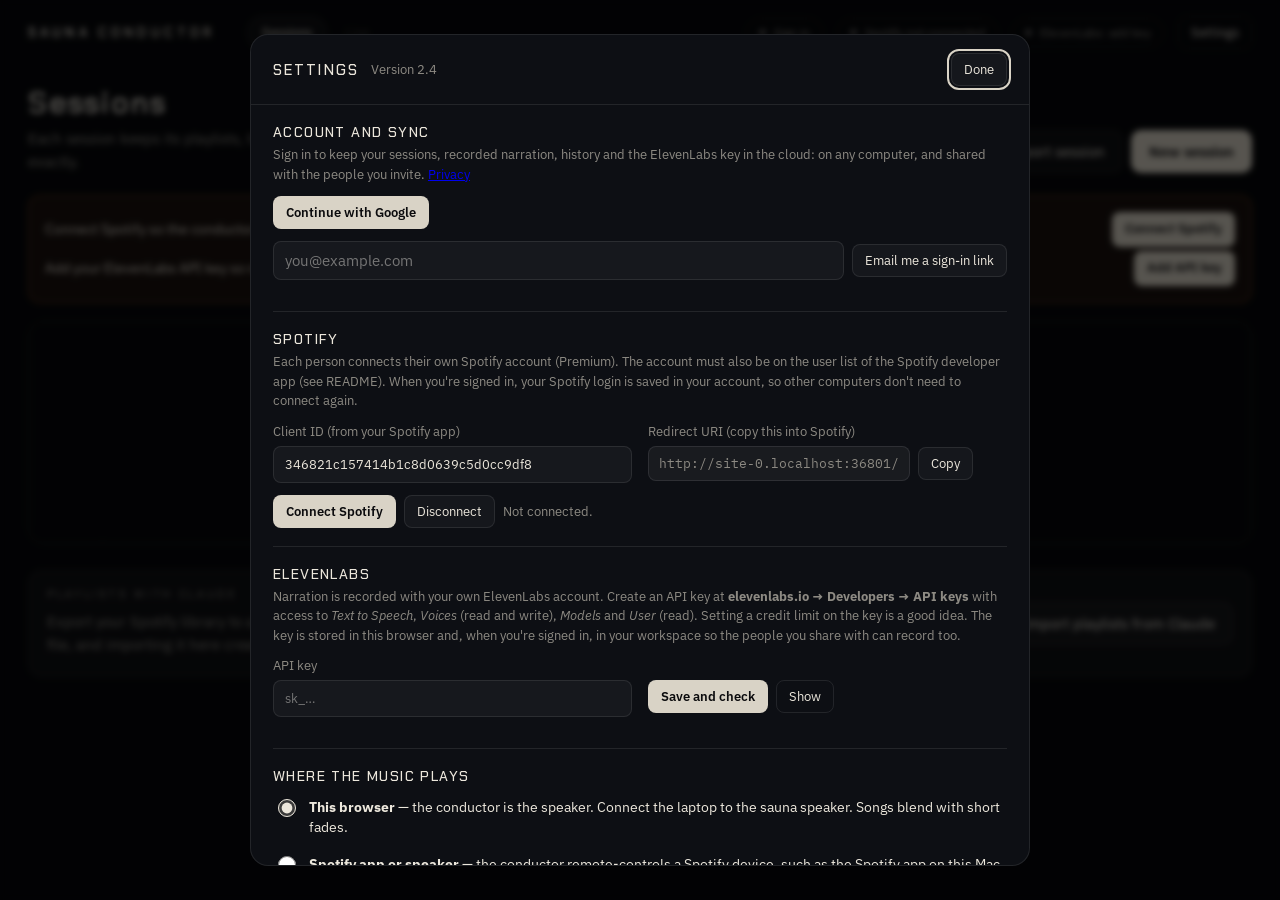
==== index.html @ 791cafdf "Add a privacy page (needed for Google sign-in) Co-Authored-By: Claude Opus 5.5 <noreply@anthropic.co" ====
<!doctype html>
<html lang="en">
<head>
<meta charset="utf-8">
<meta name="viewport" content="width=device-width, initial-scale=1">
<title>Sauna Conductor</title>
<link rel="preconnect" href="https://fonts.googleapis.com">
<link rel="preconnect" href="https://fonts.gstatic.com" crossorigin>
<link href="https://fonts.googleapis.com/css2?family=Chakra+Petch:wght@400;500;600&family=IBM+Plex+Mono:wght@200;300;400&family=IBM+Plex+Sans:wght@400;500;600&display=swap" rel="stylesheet">
<link rel="stylesheet" href="css/app.css">
</head>
<body class="phase-idle">
<div class="sky" aria-hidden="true"></div>

<header class="top">
  <div class="brand">Sauna <span>Conductor</span></div>
  <nav class="tabs" aria-label="Views">
    <button class="tab" data-view="library">Sessions</button>
    <button class="tab" data-view="live" id="tabLive" disabled>Live</button>
  </nav>
  <div class="spacer"></div>
  <button class="pill" id="pillCloud" data-sec="set-account" hidden>Sign in</button>
  <button class="pill" id="pillSpotify" data-sec="set-spotify">Spotify</button>
  <button class="pill" id="pillEleven" data-sec="set-eleven">ElevenLabs</button>
  <button class="ghost small" id="btnSettings">Settings</button>
</header>

<div class="banner" id="storageBanner" hidden>
  <b>Sauna Conductor is also open in another Chrome tab.</b> That tab is holding on to your saved sessions, so this one can't save. Close the other Sauna Conductor tabs, then reload this one with Cmd+Shift+R.
</div>
<div class="banner" id="fileBanner" hidden>
  You opened <b>index.html</b> directly. Close this tab and double-click <b>Start Sauna Conductor.command</b> instead. The app only works through the launcher.
</div>

<!-- ============================================================ Sessions -->
<section class="view" id="view-library" hidden>
  <div class="lib-head">
    <div>
      <h1>Sessions</h1>
      <p class="muted">Each session keeps its playlists, timing, voice and recorded narration, so you can replay it exactly.</p>
    </div>
    <div class="row">
      <button id="btnImportSession">Import session</button>
      <button class="primary" id="btnNewSession">New session</button>
    </div>
  </div>
  <div class="banner warn" id="libBanner" hidden></div>
  <div class="banner resume" id="resumeBanner" hidden></div>
  <div class="cards" id="sessionCards"></div>

  <section class="card history" id="historyCard" hidden>
    <div class="label">Recent sessions</div>
    <ol class="hist" id="historyList"></ol>
  </section>

  <section class="card tools">
    <div>
      <div class="label">Playlists with Claude</div>
      <p class="muted">Export your Spotify library to a file and send it to Claude in chat. Claude sends back a playlist file, and importing it here creates those playlists in your Spotify.</p>
      <p class="muted small" id="toolStatus"></p>
    </div>
    <div class="row">
      <button id="btnExportLibrary">Export my Spotify library</button>
      <button id="btnImportPlan">Import playlists from Claude</button>
    </div>
  </section>
</section>

<!-- ============================================================ Editor -->
<section class="view" id="view-editor" hidden></section>

<!-- ============================================================ Live -->
<section class="view" id="view-live" hidden>
  <div class="live-grid">
    <section class="stage">
      <div class="kicker" id="kicker">Ready for launch</div>
      <div class="ring-wrap">
        <div class="ring-glow" aria-hidden="true"></div>
        <svg class="ring" viewBox="0 0 400 400" aria-hidden="true">
          <circle class="track" cx="200" cy="200" r="186"></circle>
          <circle class="prog" id="ringProg" cx="200" cy="200" r="186"></circle>
        </svg>
        <div class="ring-center">
          <div class="title" id="title">4 rounds · 15 min</div>
          <div class="theme" id="theme"></div>
          <div class="timer" id="timer">15:00</div>
          <div class="sub" id="sub">Press Start when everyone is seated</div>
        </div>
      </div>
      <div class="timeline" id="timeline"></div>
      <div class="seg-labels" id="segLabels"></div>
    </section>

    <aside class="side">
      <div class="card np">
        <div class="label">Now playing</div>
        <div class="np-row">
          <div class="np-art" id="npArtWrap"><img id="npArt" alt=""></div>
          <div class="np-meta">
            <div class="np-track" id="npTrack">—</div>
            <div class="np-artist" id="npArtist"></div>
          </div>
        </div>
        <div class="np-prog" aria-hidden="true"><i id="npProg"></i></div>
        <div class="np-times"><span id="npPos">0:00</span><span id="npDur">0:00</span></div>
        <div class="transport">
          <button class="icon" id="btnPrevSong" aria-label="Previous song" title="Previous song">
            <svg viewBox="0 0 24 24"><path d="M6 5h2v14H6zM20 5v14L9 12z"/></svg>
          </button>
          <button class="icon big" id="btnMusic" aria-label="Pause music" title="Pause or play the music only">
            <svg viewBox="0 0 24 24" class="i-pause"><path d="M7 5h4v14H7zM13 5h4v14h-4z"/></svg>
            <svg viewBox="0 0 24 24" class="i-play"><path d="M8 5v14l11-7z"/></svg>
          </button>
          <button class="icon" id="btnNextSong" aria-label="Next song" title="Next song">
            <svg viewBox="0 0 24 24"><path d="M16 5h2v14h-2zM4 5v14l11-7z"/></svg>
          </button>
        </div>
        <div class="meter-row"><span>Music level</span><span id="meterVal">0%</span></div>
        <div class="meter"><i id="meterFill"></i></div>
      </div>
      <div class="card">
        <div class="label">Up next</div>
        <ol class="upnext" id="upNext"></ol>
      </div>
      <div class="card" id="narrCard">
        <div class="label">Narrator</div>
        <div class="narr-line"><span class="wave" aria-hidden="true"><b></b><b></b><b></b><b></b></span><span id="narrText">Quiet</span></div>
        <div class="narr-when" id="narrWhen"></div>
      </div>
      <div class="card">
        <div class="label">Session</div>
        <div class="sess-name" id="liveName">—</div>
        <div class="total" id="total">Not started</div>
      </div>
    </aside>
  </div>

  <footer class="controls">
    <button class="primary" id="btnResume" hidden>Resume</button>
    <button class="primary" id="btnStart">Start session</button>
    <button id="btnPause" disabled>Pause</button>
    <button id="btnNext" disabled>Next phase</button>
    <button id="btnExtend" disabled>+1 min</button>
    <button id="btnReplay" disabled>Replay narration</button>
    <button class="danger" id="btnStop" disabled>End session</button>
  </footer>
  <div class="hint"><kbd>Space</kbd> pause · <kbd>N</kbd> next phase · <kbd>→</kbd> next song · <kbd>+</kbd> add a minute · <kbd>R</kbd> replay narration</div>
</section>

<!-- ============================================================ Settings -->
<dialog id="settings">
  <div class="set-head">
    <h2>Settings</h2>
    <span class="muted small" id="appVersion" style="margin-left:12px"></span>
    <div class="spacer"></div>
    <button class="small" id="btnCloseSettings">Done</button>
  </div>
  <div class="set-body">
    <section class="set-sec" id="set-account" hidden>
      <h3>Account and sync</h3>
      <div id="acctOut" hidden>
        <p class="help">Sign in to keep your sessions, recorded narration, history and the ElevenLabs key in the cloud: on any computer, and shared with the people you invite. <a href="privacy.html" target="_blank" rel="noopener">Privacy</a></p>
        <div class="row"><button class="small primary" id="btnGoogle">Continue with Google</button></div>
        <div class="row mt"><input type="email" id="acctEmail" placeholder="you@example.com" autocomplete="email" spellcheck="false"><button class="small" id="btnEmailLink">Email me a sign-in link</button></div>
        <p class="muted small mt" id="acctMsg"></p>
      </div>
      <div id="acctIn" hidden>
        <div class="row"><span>Signed in as <b id="acctWho"></b></span><span class="chip" id="acctStatus"></span></div>
        <div class="grid2 mt">
          <label class="f">Workspace<select id="acctWs"></select></label>
          <label class="f">Workspace name<input type="text" id="acctWsName" maxlength="40" spellcheck="false"></label>
        </div>
        <div class="label mt">Shared with</div>
        <ul class="people" id="acctPeople"></ul>
        <div class="row mt"><input type="email" id="inviteEmail" placeholder="their Gmail address" autocomplete="off" spellcheck="false"><button class="small" id="btnInvite">Invite</button></div>
        <p class="help mt">They open this page, sign in with that email address, and see everything in the workspace: sessions, recordings, history and the ElevenLabs key. Everyone connects their own Spotify.</p>
        <div class="row"><button class="small" id="btnSyncNow">Sync now</button><button class="small ghost" id="btnSignOut">Sign out</button><span class="muted small" id="acctLast"></span></div>
      </div>
    </section>

    <section class="set-sec" id="set-spotify">
      <h3>Spotify</h3>
      <p class="help">Each person connects their own Spotify account (Premium). The account must also be on the user list of the Spotify developer app (see README). When you're signed in, your Spotify login is saved in your account, so other computers don't need to connect again.</p>
      <div class="grid2">
        <label class="f">Client ID (from your Spotify app)<input type="text" id="cfgClientId" autocomplete="off" spellcheck="false" placeholder="32-character Client ID"></label>
        <div class="f">Redirect URI (copy this into Spotify)<div class="row"><span class="code" id="redirectUri"></span><button class="small" id="btnCopyRedirect">Copy</button></div></div>
      </div>
      <div class="row mt">
        <button class="small primary" id="btnConnect">Connect Spotify</button>
        <button class="small" id="btnDisconnect">Disconnect</button>
        <span class="muted small" id="spDetail"></span>
      </div>
    </section>

    <section class="set-sec" id="set-eleven">
      <h3>ElevenLabs</h3>
      <p class="help">Narration is recorded with your own ElevenLabs account. Create an API key at <b>elevenlabs.io → Developers → API keys</b> with access to <i>Text to Speech</i>, <i>Voices</i> (read and write), <i>Models</i> and <i>User</i> (read). Setting a credit limit on the key is a good idea. The key is stored in this browser and, when you're signed in, in your workspace so the people you share with can record too.</p>
      <div class="grid2">
        <label class="f">API key<input type="password" id="cfgElKey" autocomplete="off" spellcheck="false" placeholder="sk_…"></label>
        <div class="f">&nbsp;<div class="row"><button class="small primary" id="btnElSave">Save and check</button><button class="small ghost" id="btnElShow">Show</button></div></div>
      </div>
      <p class="muted small mt" id="elDetail"></p>
    </section>

    <section class="set-sec" id="set-output">
      <h3>Where the music plays</h3>
      <label class="radio"><input type="radio" name="output" value="browser"> <span><b>This browser</b> — the conductor is the speaker. Connect the laptop to the sauna speaker. Songs blend with short fades.</span></label>
      <label class="radio"><input type="radio" name="output" value="connect"> <span><b>Spotify app or speaker</b> — the conductor remote-controls a Spotify device, such as the Spotify app on this Mac. Turn on <i>Crossfade songs</i> in the Spotify app's settings for real DJ-style blends.</span></label>
      <div class="row mt" id="deviceRow">
        <select id="cfgDevice"><option value="">Choose a device…</option></select>
        <button class="small" id="btnDevices">Refresh</button>
        <span class="muted small">Open the Spotify app first so it shows up here.</span>
      </div>
    </section>

    <section class="set-sec" id="set-other">
      <h3>Rehearsal and fallback</h3>
      <div class="grid2">
        <label class="f">Clock speed<select id="cfgSpeed"><option value="1">Live (normal)</option><option value="20">Rehearsal ×20</option><option value="60">Rehearsal ×60</option></select></label>
        <div class="f">&nbsp;<label class="chk"><input type="checkbox" id="cfgDemo"> Demo mode (no Spotify)</label></div>
      </div>
      <label class="chk mt"><input type="checkbox" id="cfgFallback"> If a narration clip is missing, read it with the browser's own voice (low quality)</label>
      <div class="row mt"><button class="small" id="btnDiag">Copy diagnostics</button><span class="muted small">If something goes wrong during a session, paste this into the chat with Claude. It contains no passwords or keys.</span></div>
    </section>
  </div>
</dialog>

<div id="toast" role="status" aria-live="polite"></div>

<script>
  if (location.protocol === 'file:') document.getElementById('fileBanner').hidden = false;
</script>
<script type="module" src="js/main.js"></script>
</body>
</html>
---- css/app.css ----
:root {
  --bg: #06070a;
  --bg2: #0d0f14;
  --panel: rgba(255,255,255,0.035);
  --panel2: rgba(255,255,255,0.06);
  --line: rgba(255,255,255,0.09);
  --line2: rgba(255,255,255,0.18);
  --text: #ece7dc;
  --muted: #8d8a83;
  --heat: #ff8a3d;
  --cool: #79c3ff;
  --done: #f2c879;
  --idle: #d9d3c6;
  --ok: #6fe3a1;
  --danger: #ff6b6b;
  --accent: var(--idle);
  --display: "Chakra Petch", "Avenir Next Condensed", "Arial Narrow", sans-serif;
  --mono: "IBM Plex Mono", ui-monospace, "SF Mono", Menlo, monospace;
  --sans: "IBM Plex Sans", -apple-system, "Segoe UI", sans-serif;
}
body.phase-heat { --accent: var(--heat); }
body.phase-cool { --accent: var(--cool); }
body.phase-done { --accent: var(--done); }

* { box-sizing: border-box; }
html, body { margin: 0; min-height: 100%; }
body { background: var(--bg); color: var(--text); font-family: var(--sans); font-size: 15px; overflow-x: hidden; min-height: 100vh; }
[hidden] { display: none !important; }
h1, h2, h3 { font-family: var(--display); font-weight: 500; letter-spacing: .04em; margin: 0; }
p { line-height: 1.5; }
.muted { color: var(--muted); }
.small { font-size: 13px; }
.mt { margin-top: 12px; }
.row { display: flex; gap: 8px; align-items: center; flex-wrap: wrap; }
.spacer { flex: 1; }

.sky {
  position: fixed; inset: 0; pointer-events: none; z-index: 0;
  background-image:
    radial-gradient(1px 1px at 12% 18%, rgba(255,255,255,.55), transparent 60%),
    radial-gradient(1px 1px at 78% 12%, rgba(255,255,255,.45), transparent 60%),
    radial-gradient(1.4px 1.4px at 64% 72%, rgba(255,255,255,.5), transparent 60%),
    radial-gradient(1px 1px at 30% 82%, rgba(255,255,255,.35), transparent 60%),
    radial-gradient(1px 1px at 90% 54%, rgba(255,255,255,.4), transparent 60%),
    radial-gradient(1px 1px at 46% 8%, rgba(255,255,255,.3), transparent 60%),
    radial-gradient(1.2px 1.2px at 8% 60%, rgba(255,255,255,.4), transparent 60%),
    radial-gradient(1px 1px at 55% 40%, rgba(255,255,255,.25), transparent 60%),
    radial-gradient(1px 1px at 22% 44%, rgba(255,255,255,.3), transparent 60%),
    radial-gradient(1px 1px at 84% 88%, rgba(255,255,255,.35), transparent 60%);
}
header.top, .view, .banner { position: relative; z-index: 1; }

/* ---------------------------------------------------------------- header */
header.top { display: flex; align-items: center; gap: 14px; padding: 16px 28px; }
.brand { font-family: var(--display); font-weight: 600; letter-spacing: .32em; font-size: 13px; text-transform: uppercase; white-space: nowrap; }
.brand span { color: var(--accent); transition: color 1.2s ease; }
.tabs { display: flex; gap: 4px; margin-left: 18px; }
.tab { background: transparent; border: 1px solid transparent; padding: 7px 14px; border-radius: 999px; font-size: 13px; color: var(--muted); }
.tab.active { color: var(--text); border-color: var(--line); background: var(--panel); }
.tab:disabled { opacity: .35; }
.pill {
  font: inherit; font-size: 12px; color: var(--muted); border: 1px solid var(--line); background: transparent;
  padding: 6px 12px; border-radius: 999px; white-space: nowrap; max-width: 30vw; overflow: hidden; text-overflow: ellipsis; cursor: pointer;
}
.pill.ok { color: var(--text); }
.pill::before { content: ""; display: inline-block; width: 7px; height: 7px; border-radius: 50%; background: #555; margin-right: 8px; vertical-align: 1px; }
.pill.ok::before { background: var(--ok); }
.pill.warn::before { background: var(--heat); }

/* ---------------------------------------------------------------- controls */
button {
  font: inherit; color: var(--text); background: var(--panel); border: 1px solid var(--line); border-radius: 10px;
  padding: 11px 17px; cursor: pointer; transition: background .2s, border-color .2s, opacity .2s, color .2s;
}
button:hover:not(:disabled) { background: rgba(255,255,255,.08); border-color: var(--line2); }
button:disabled { opacity: .35; cursor: default; }
:focus-visible { outline: 2px solid var(--accent); outline-offset: 2px; }
button.primary { background: var(--accent); color: #0b0b0d; border-color: transparent; font-weight: 600; }
button.primary:hover:not(:disabled) { background: var(--accent); filter: brightness(1.08); }
button.ghost { background: transparent; }
button.danger { color: var(--danger); }
button.small { padding: 7px 12px; font-size: 13px; border-radius: 8px; }
button.icon { width: 44px; height: 44px; padding: 0; border-radius: 50%; display: inline-grid; place-items: center; }
button.icon.big { width: 54px; height: 54px; background: var(--text); color: #0b0b0d; border-color: transparent; }
button.icon.big:hover:not(:disabled) { background: var(--text); filter: brightness(1.1); }
button.icon svg { width: 20px; height: 20px; fill: currentColor; }
button.icon.big svg { width: 24px; height: 24px; }
button.icon .i-play { display: none; }
button.icon.is-paused .i-play { display: block; }
button.icon.is-paused .i-pause { display: none; }

input[type=text], input[type=password], input[type=number], input[type=search], input[type=email], select, textarea {
  font: inherit; color: var(--text); background: rgba(255,255,255,.04); border: 1px solid var(--line);
  border-radius: 8px; padding: 9px 11px; width: 100%;
}
textarea { resize: vertical; line-height: 1.55; min-height: 80px; }
select { width: auto; min-width: 180px; }
input[type=range] { width: 100%; accent-color: var(--text); }
input[type=checkbox], input[type=radio] { width: 18px; height: 18px; accent-color: var(--text); flex: none; }
label.f, .f { display: flex; flex-direction: column; gap: 6px; font-size: 13px; color: var(--muted); }
label.chk { display: flex; align-items: center; gap: 10px; font-size: 14px; color: var(--text); }
label.radio { display: flex; gap: 10px; align-items: flex-start; padding: 8px 0; font-size: 14px; line-height: 1.45; }
label.radio input { margin-top: 2px; }
.code { font-family: var(--mono); font-size: 13px; background: rgba(255,255,255,.05); border: 1px solid var(--line); border-radius: 8px; padding: 8px 10px; user-select: all; word-break: break-all; }
.grid2 { display: grid; grid-template-columns: repeat(auto-fit, minmax(220px, 1fr)); gap: 12px 16px; }
.grid4 { display: grid; grid-template-columns: repeat(auto-fit, minmax(150px, 1fr)); gap: 12px 16px; }
.val { color: var(--text); font-variant-numeric: tabular-nums; }

.chip { display: inline-flex; align-items: center; gap: 6px; font-size: 11px; padding: 2px 9px; border-radius: 999px; border: 1px solid var(--line); color: var(--muted); white-space: nowrap; }
.chip.ok { color: var(--ok); border-color: rgba(111,227,161,.35); }
.chip.warn { color: var(--heat); border-color: rgba(255,138,61,.35); }
.chip.info { color: var(--cool); border-color: rgba(121,195,255,.35); }

.card { background: var(--panel); border: 1px solid var(--line); border-radius: 14px; padding: 16px 18px; }
.label { font-family: var(--display); text-transform: uppercase; letter-spacing: .24em; font-size: 11px; color: var(--muted); margin-bottom: 10px; }

.banner { margin: 0 28px 14px; padding: 12px 16px; border-radius: 12px; border: 1px solid rgba(255,138,61,.35); background: rgba(255,138,61,.08); font-size: 14px; line-height: 1.45; }
.banner .row { margin-top: 8px; }

.view { padding: 8px 28px 40px; }

/* ---------------------------------------------------------------- library */
.lib-head { display: flex; align-items: flex-end; justify-content: space-between; gap: 20px; flex-wrap: wrap; margin: 10px 0 22px; }
.lib-head h1 { font-size: 30px; letter-spacing: .06em; }
.lib-head p { margin: 6px 0 0; max-width: 620px; }
#view-library .banner { margin: 0 0 18px; }
.cards { display: grid; grid-template-columns: repeat(auto-fill, minmax(min(100%, 370px), 1fr)); gap: 16px; margin-bottom: 26px; }
.scard-foot button.ghost { padding: 7px 9px; }
.scard { display: flex; flex-direction: column; background: var(--panel); border: 1px solid var(--line); border-radius: 16px; overflow: hidden; }
.scard-art { position: relative; height: 96px; background: radial-gradient(120% 140% at 0% 0%, rgba(255,138,61,.28), transparent 55%), radial-gradient(120% 140% at 100% 100%, rgba(121,195,255,.22), transparent 55%), #0b0d12; }
.scard-art img { position: absolute; top: 16px; width: 64px; height: 64px; border-radius: 8px; object-fit: cover; box-shadow: 0 8px 24px rgba(0,0,0,.5); }
.scard-art img:nth-child(1) { left: 18px; }
.scard-art img:nth-child(2) { left: 60px; top: 22px; }
.scard-body { padding: 14px 18px 4px; flex: 1; }
.scard-body h3 { font-size: 19px; margin-bottom: 8px; }
.meta { color: var(--muted); font-size: 13px; line-height: 1.6; }
.meta b { color: var(--text); font-weight: 500; }
.scard-foot { display: flex; align-items: center; gap: 8px; padding: 12px 18px 16px; flex-wrap: wrap; }
.scard-foot .spacer { min-width: 4px; }
.empty { grid-column: 1 / -1; text-align: center; padding: 50px 20px; border: 1px dashed var(--line2); border-radius: 16px; }
.empty h3 { font-size: 20px; margin-bottom: 8px; }
.tools { display: flex; gap: 20px; align-items: center; justify-content: space-between; flex-wrap: wrap; }
.tools p { margin: 0 0 4px; max-width: 640px; }

/* ---------------------------------------------------------------- editor */
.ed-head { display: flex; align-items: center; gap: 14px; margin: 6px 0 18px; flex-wrap: wrap; }
.ed-name { font-family: var(--display); font-size: 26px !important; letter-spacing: .04em; background: transparent !important; border: 1px solid transparent !important; padding: 6px 10px !important; flex: 1; min-width: 220px; }
.ed-name:hover, .ed-name:focus { border-color: var(--line) !important; }
.ed-sec { background: var(--panel); border: 1px solid var(--line); border-radius: 16px; padding: 20px 22px; margin-bottom: 16px; }
.ed-sec > h2 { font-size: 15px; text-transform: uppercase; letter-spacing: .14em; margin-bottom: 4px; }
.ed-sec > p.help { margin: 0 0 16px; color: var(--muted); font-size: 13px; }
.ed-wrap { max-width: 980px; margin: 0 auto; padding-bottom: 90px; }
.ed-bar {
  position: fixed; left: 0; right: 0; bottom: 0; z-index: 5; display: flex; align-items: center; gap: 12px; flex-wrap: wrap;
  padding: 14px 28px; background: rgba(8,9,12,.92); backdrop-filter: blur(8px); border-top: 1px solid var(--line);
}
.ed-bar .sum { color: var(--muted); font-size: 13px; }
.ed-bar .sum b { color: var(--text); font-weight: 500; }
.progress { height: 4px; border-radius: 2px; background: rgba(255,255,255,.08); overflow: hidden; width: 160px; }
.progress i { display: block; height: 100%; width: 0; background: var(--ok); transition: width .3s; }

/* playlist picker */
.pl-field { display: flex; flex-direction: column; gap: 6px; font-size: 13px; color: var(--muted); position: relative; }
.pl-btn { display: flex; align-items: center; gap: 12px; text-align: left; padding: 8px 12px; min-height: 60px; width: 100%; }
.pl-btn img, .pl-ph { width: 44px; height: 44px; border-radius: 6px; object-fit: cover; flex: none; background: linear-gradient(135deg, rgba(255,138,61,.35), rgba(121,195,255,.25)); }
.pl-btn .t { font-weight: 600; color: var(--text); font-size: 14px; }
.pl-btn .s { color: var(--muted); font-size: 12px; margin-top: 2px; }
.pl-btn .caret { margin-left: auto; color: var(--muted); }
.pl-pop { position: absolute; z-index: 20; top: calc(100% + 6px); left: 0; right: 0; background: #12141a; border: 1px solid var(--line2); border-radius: 12px; padding: 10px; box-shadow: 0 18px 50px rgba(0,0,0,.6); }
.pl-list { max-height: 320px; overflow-y: auto; margin-top: 8px; }
.pl-item { display: flex; align-items: center; gap: 10px; width: 100%; text-align: left; padding: 7px 8px; border: 0; border-radius: 8px; background: transparent; }
.pl-item:hover { background: rgba(255,255,255,.06); }
.pl-item img, .pl-item .pl-ph { width: 36px; height: 36px; border-radius: 4px; }
.pl-item .t { color: var(--text); font-size: 14px; }
.pl-item .s { color: var(--muted); font-size: 12px; }

/* recording progress */
.rec-panel {
  position: fixed; z-index: 30; left: 50%; bottom: 86px; transform: translateX(-50%);
  width: min(560px, calc(100vw - 32px)); max-height: calc(100vh - 140px); overflow-y: auto;
  background: #12141a; border: 1px solid var(--line2); border-radius: 16px; padding: 16px 18px;
  box-shadow: 0 24px 70px rgba(0,0,0,.65); display: flex; flex-direction: column; gap: 10px;
}
.rp-head { font-weight: 600; font-size: 15px; line-height: 1.35; flex: 1; }
.rp-bar { height: 6px; border-radius: 3px; background: rgba(255,255,255,.08); overflow: hidden; }
.rp-bar i { display: block; height: 100%; width: 0; background: var(--ok); border-radius: 3px; transition: width .25s linear; }
.rp-bar i.bad { background: var(--danger); }
.rp-err { color: var(--danger); font-size: 13px; line-height: 1.45; border-left: 2px solid var(--danger); padding: 2px 10px; }
.rp-list { list-style: none; margin: 0; padding: 0; display: grid; gap: 2px; }
.rp-list li { display: grid; grid-template-columns: 22px 1fr auto; align-items: center; gap: 8px; font-size: 13px; padding: 4px 0; color: var(--muted); }
.rp-list .sym { display: inline-grid; place-items: center; width: 18px; }
.rp-list .w { font-variant-numeric: tabular-nums; }
.rp-list .st-recording, .rp-list .st-retrying { color: var(--text); }
.rp-list .st-done .sym { color: var(--ok); }
.rp-list .st-failed { color: var(--danger); }
.spin { width: 18px; height: 18px; border-radius: 50%; border: 2px solid rgba(255,255,255,.15); border-top-color: var(--text); animation: rot .8s linear infinite; flex: none; display: inline-block; }
.spin.sm { width: 12px; height: 12px; border-width: 2px; }
@keyframes rot { to { transform: rotate(360deg); } }

/* live: round theme, "then" row */
.theme { font-size: 14px; color: var(--muted); font-style: italic; margin-top: 4px; max-width: 100%; overflow: hidden; display: -webkit-box; -webkit-line-clamp: 2; -webkit-box-orient: vertical; }
.theme:empty { display: none; }
.upnext li.then { border-top: 1px solid var(--line); margin-top: 4px; padding-top: 4px; }

/* resume + history */
.banner.resume { border-color: rgba(121,195,255,.4); background: rgba(121,195,255,.08); }
#view-library .banner.resume { margin: 0 0 18px; }
.history { margin-bottom: 20px; }
.hist { list-style: none; margin: 0; padding: 0; }
.hist li { display: flex; align-items: center; gap: 12px; padding: 8px 0; border-top: 1px solid var(--line); flex-wrap: wrap; font-size: 14px; }
.hist li:first-child { border-top: 0; }
.hist .w { color: var(--muted); font-variant-numeric: tabular-nums; min-width: 150px; font-size: 13px; }
.hist .n { font-weight: 500; flex: 1; min-width: 140px; }

/* another tab took over */
.dormant { position: fixed; inset: 0; z-index: 100; display: grid; place-items: center; background: rgba(6,7,10,.94); backdrop-filter: blur(4px); padding: 24px; }
.dormant .card { max-width: 460px; text-align: center; padding: 28px; }
.dormant h2 { font-size: 20px; margin-bottom: 10px; }

/* round planner */
.grid5 { display: grid; grid-template-columns: repeat(auto-fit, minmax(140px, 1fr)); gap: 12px 16px; margin-top: 10px; }
.rounds-grid { display: grid; grid-template-columns: repeat(auto-fill, minmax(min(100%, 410px), 1fr)); gap: 12px; margin-top: 16px; }
.rcard { border: 1px solid var(--line); border-radius: 12px; padding: 12px 14px 14px; background: rgba(255,255,255,.02); }
.rcard.off { border-color: rgba(255,138,61,.4); }
.rhead { display: flex; align-items: center; gap: 10px; margin-bottom: 6px; }
.rhead b { font-family: var(--display); font-weight: 500; letter-spacing: .14em; text-transform: uppercase; font-size: 12px; color: var(--muted); }
.rdur { font-family: var(--mono); font-weight: 300; font-size: 24px; font-variant-numeric: tabular-nums; margin-right: auto; }
.rsongs { list-style: none; margin: 0; padding: 0; }
.rsongs li { display: flex; align-items: center; gap: 10px; padding: 6px 0; border-top: 1px solid var(--line); }
.rsongs img, .rsongs .ph { width: 32px; height: 32px; border-radius: 4px; flex: none; object-fit: cover; background: rgba(255,255,255,.06); }
.rsongs .m { min-width: 0; flex: 1; }
.rsongs .t { font-size: 13px; white-space: nowrap; overflow: hidden; text-overflow: ellipsis; }
.rsongs .a { font-size: 12px; color: var(--muted); white-space: nowrap; overflow: hidden; text-overflow: ellipsis; }
.rsongs .d { font-size: 12px; color: var(--muted); font-variant-numeric: tabular-nums; }
.rsongs .x { width: 28px; height: 28px; padding: 0; border-radius: 50%; border-color: transparent; background: transparent; color: var(--muted); font-size: 18px; line-height: 1; }
.rsongs .x:hover { color: var(--danger); background: rgba(255,107,107,.08); }
.rcard select { width: 100%; margin-top: 8px; font-size: 13px; padding: 7px 9px; color: var(--muted); }
.rsongs li { cursor: default; }
.rsongs li.dragging { opacity: .35; }
.rsongs li.drop-before { box-shadow: inset 0 2px 0 var(--text); }
.rsongs li.drop-after { box-shadow: inset 0 -2px 0 var(--text); }
.rsongs.drop-end { box-shadow: 0 2px 0 var(--text); }
.rsongs:empty { min-height: 44px; border: 1px dashed var(--line2); border-radius: 8px; }
.rsongs .grip { color: var(--muted); cursor: grab; font-size: 12px; letter-spacing: -2px; user-select: none; padding: 0 2px; }
.rsongs .acts { display: inline-flex; gap: 2px; }
.rsongs .ib { width: 26px; height: 26px; padding: 0; border-radius: 6px; border-color: transparent; background: transparent; color: var(--muted); font-size: 11px; line-height: 1; }
.rsongs .ib:last-child { font-size: 17px; }
.rsongs .ib:hover:not(:disabled) { color: var(--text); background: rgba(255,255,255,.08); }
.rsongs .ib:last-child:hover:not(:disabled) { color: var(--danger); background: rgba(255,107,107,.08); }
.rsongs li.swapping .acts { flex: 1 1 100%; }
.rsongs select.swap { margin-top: 0; color: var(--text); }
.rsongs li.swapping { flex-wrap: wrap; }
.rtheme { margin: 2px 0 8px; }
.rtheme summary { cursor: pointer; font-size: 13px; color: var(--muted); list-style: none; padding: 2px 0; font-style: italic; overflow: hidden; text-overflow: ellipsis; white-space: nowrap; }
.rtheme summary::-webkit-details-marker { display: none; }
.rtheme[open] summary { color: var(--text); white-space: normal; }
.rtheme textarea { min-height: 54px; font-size: 13px; margin-top: 4px; }

/* voice */
.voice-card { display: flex; gap: 14px; align-items: center; padding: 14px; border: 1px solid var(--line); border-radius: 12px; background: rgba(255,255,255,.02); flex-wrap: wrap; }
.orb { width: 46px; height: 46px; border-radius: 50%; flex: none; background: radial-gradient(circle at 30% 30%, #ffd2a8, #ff8a3d 45%, #3a1d0b 100%); box-shadow: 0 0 22px rgba(255,138,61,.35); }
.voice-card .t { font-weight: 600; font-size: 16px; }
.voice-card .d { color: var(--muted); font-size: 13px; margin-top: 2px; max-width: 520px; }
.voice-card .row { margin-left: auto; }
.picker { margin-top: 12px; border: 1px solid var(--line); border-radius: 12px; padding: 12px; background: rgba(0,0,0,.25); }
.seg-ctl { display: inline-flex; border: 1px solid var(--line); border-radius: 10px; overflow: hidden; }
.seg-ctl button { border: 0; border-radius: 0; padding: 8px 14px; font-size: 13px; background: transparent; }
.seg-ctl button.on { background: var(--text); color: #0b0b0d; }
.vlist { max-height: 360px; overflow-y: auto; margin-top: 10px; }
.vrow { display: flex; gap: 10px; align-items: center; padding: 9px 6px; border-top: 1px solid var(--line); }
.vrow:first-child { border-top: 0; }
.vrow .t { font-weight: 600; font-size: 14px; }
.vrow .l { color: var(--muted); font-size: 12px; margin-top: 2px; }
.vrow .d { color: var(--muted); font-size: 12px; margin-top: 3px; max-width: 560px; display: -webkit-box; -webkit-line-clamp: 2; -webkit-box-orient: vertical; overflow: hidden; }
.vrow .row { margin-left: auto; flex-wrap: nowrap; }
.vrow.sel { background: rgba(255,255,255,.04); border-radius: 8px; }
.hint-box { margin-top: 12px; font-size: 13px; color: var(--muted); border-left: 2px solid var(--line2); padding: 4px 12px; line-height: 1.55; }
.hint-box code { font-family: var(--mono); font-size: 12px; color: var(--text); background: rgba(255,255,255,.05); padding: 1px 5px; border-radius: 4px; }

/* script cues */
.cue-ed { padding: 16px 0; border-top: 1px solid var(--line); }
.cue-ed:first-of-type { border-top: 0; padding-top: 4px; }
.cue-top { display: flex; align-items: baseline; gap: 10px; flex-wrap: wrap; margin-bottom: 8px; }
.cue-top b { font-family: var(--display); font-weight: 500; font-size: 15px; letter-spacing: .06em; }
.cue-top .w { color: var(--muted); font-size: 13px; }
.cue-top .n { margin-left: auto; color: var(--muted); font-size: 12px; font-variant-numeric: tabular-nums; }
.cue-ed .row { margin-top: 8px; }
.cue-ed.drag textarea { border-color: var(--text); }

/* ---------------------------------------------------------------- live */
.live-grid { display: grid; grid-template-columns: minmax(0, 1fr) 340px; gap: 28px; align-items: center; min-height: calc(100vh - 200px); }
.stage { display: flex; flex-direction: column; align-items: center; min-width: 0; }
.kicker { font-family: var(--display); text-transform: uppercase; letter-spacing: .38em; font-size: 13px; color: var(--accent); transition: color 1.2s ease; margin-bottom: 6px; text-align: center; }
.ring-wrap { position: relative; width: min(62vh, 540px, 100%); aspect-ratio: 1; }
.ring-glow { position: absolute; inset: 9%; border-radius: 50%; background: conic-gradient(from 0deg, transparent 0 8%, var(--accent) 22%, transparent 40%, transparent 58%, var(--accent) 74%, transparent 90%); filter: blur(38px); opacity: .22; animation: spin 48s linear infinite; transition: opacity 1.2s ease; }
body.phase-idle .ring-glow { opacity: .1; }
body.paused .ring-glow { animation-play-state: paused; }
@keyframes spin { to { transform: rotate(360deg); } }
svg.ring { position: absolute; inset: 0; width: 100%; height: 100%; transform: rotate(-90deg); }
svg.ring circle { fill: none; }
.ring .track { stroke: rgba(255,255,255,.07); stroke-width: 2; }
.ring .prog { stroke: var(--accent); stroke-width: 3; stroke-linecap: round; transition: stroke 1.2s ease; filter: drop-shadow(0 0 6px var(--accent)); }
.ring-center { position: absolute; inset: 0; display: flex; flex-direction: column; align-items: center; justify-content: center; text-align: center; padding: 18%; }
.title { font-family: var(--display); font-size: clamp(18px, 2.4vw, 26px); font-weight: 500; letter-spacing: .04em; }
.timer { font-family: var(--mono); font-weight: 200; font-variant-numeric: tabular-nums; font-size: clamp(60px, 10.5vw, 146px); line-height: 1; letter-spacing: -.02em; margin: 10px 0 12px; }
body.paused .timer { animation: blink 1.6s ease-in-out infinite; }
@keyframes blink { 50% { opacity: .35; } }
.sub { color: var(--muted); font-size: 14px; min-height: 1.4em; }
.timeline { display: flex; gap: 4px; width: min(640px, 100%); margin-top: 22px; }
.seg { position: relative; height: 6px; border-radius: 3px; background: rgba(255,255,255,.08); overflow: hidden; }
.seg i { position: absolute; inset: 0 auto 0 0; width: 0; border-radius: 3px; }
.seg.round i { background: var(--heat); }
.seg.break i { background: var(--cool); }
.seg.current { box-shadow: 0 0 0 1px rgba(255,255,255,.25); }
.seg-labels { display: flex; gap: 4px; width: min(640px, 100%); margin-top: 7px; }
.seg-labels span { font-family: var(--display); font-size: 11px; letter-spacing: .12em; color: var(--muted); text-align: center; overflow: hidden; white-space: nowrap; }

.side { display: flex; flex-direction: column; gap: 12px; }
.np-row { display: flex; gap: 12px; align-items: center; }
.np-art { width: 64px; height: 64px; border-radius: 8px; overflow: hidden; flex: none; background: linear-gradient(135deg, rgba(255,138,61,.3), rgba(121,195,255,.2)); }
.np-art img { width: 100%; height: 100%; object-fit: cover; display: block; }
.np-art img:not([src]), .np-art img[src=""] { display: none; }
.np-meta { min-width: 0; }
.np-track { font-weight: 600; font-size: 16px; line-height: 1.3; overflow: hidden; text-overflow: ellipsis; display: -webkit-box; -webkit-line-clamp: 2; -webkit-box-orient: vertical; }
.np-artist { color: var(--muted); margin-top: 2px; font-size: 14px; white-space: nowrap; overflow: hidden; text-overflow: ellipsis; }
.np-prog { margin-top: 14px; height: 4px; background: rgba(255,255,255,.1); border-radius: 2px; overflow: hidden; }
.np-prog i { display: block; height: 100%; width: 0; background: var(--text); }
.np-times { display: flex; justify-content: space-between; font-size: 12px; color: var(--muted); margin-top: 6px; font-variant-numeric: tabular-nums; }
.transport { display: flex; justify-content: center; align-items: center; gap: 18px; margin: 8px 0 12px; }
.meter { margin-top: 6px; height: 3px; background: rgba(255,255,255,.08); border-radius: 2px; overflow: hidden; }
.meter i { display: block; height: 100%; width: 0; background: var(--accent); transition: width .15s linear, background 1.2s ease; }
.meter-row { display: flex; justify-content: space-between; font-size: 12px; color: var(--muted); }
.upnext { list-style: none; margin: 0; padding: 0; }
.upnext li button { display: flex; gap: 10px; align-items: center; width: 100%; text-align: left; border: 0; background: transparent; padding: 6px; border-radius: 8px; }
.upnext li button:hover:not(:disabled) { background: rgba(255,255,255,.06); }
.upnext img, .upnext .ph { width: 34px; height: 34px; border-radius: 4px; flex: none; object-fit: cover; background: rgba(255,255,255,.06); }
.upnext .t { font-size: 13px; color: var(--text); white-space: nowrap; overflow: hidden; text-overflow: ellipsis; }
.upnext .a { font-size: 12px; color: var(--muted); white-space: nowrap; overflow: hidden; text-overflow: ellipsis; }
.upnext .m { min-width: 0; flex: 1; }
.upnext .d { font-size: 12px; color: var(--muted); font-variant-numeric: tabular-nums; }
.upnext .none { color: var(--muted); font-size: 13px; padding: 4px 6px; }
.narr-line { display: flex; align-items: center; gap: 10px; min-height: 24px; }
.wave { display: inline-flex; gap: 3px; align-items: end; height: 16px; }
.wave b { width: 3px; background: var(--accent); border-radius: 2px; height: 4px; }
.speaking .wave b { animation: wave 1s ease-in-out infinite; }
.speaking .wave b:nth-child(2) { animation-delay: .15s; }
.speaking .wave b:nth-child(3) { animation-delay: .3s; }
.speaking .wave b:nth-child(4) { animation-delay: .45s; }
@keyframes wave { 50% { height: 16px; } }
.narr-when { color: var(--muted); font-size: 13px; margin-top: 6px; }
.sess-name { font-weight: 600; }
.total { color: var(--muted); font-size: 13px; font-variant-numeric: tabular-nums; margin-top: 4px; }
footer.controls { display: flex; flex-wrap: wrap; justify-content: center; gap: 10px; padding: 18px 0 10px; }
footer.controls button { min-width: 120px; }
.hint { text-align: center; color: var(--muted); font-size: 12px; }
kbd { font-family: var(--mono); font-size: 11px; border: 1px solid var(--line); border-radius: 4px; padding: 1px 5px; }

/* ---------------------------------------------------------------- settings */
dialog#settings { width: min(780px, calc(100vw - 32px)); max-height: calc(100vh - 48px); background: var(--bg2); color: var(--text); border: 1px solid var(--line); border-radius: 18px; padding: 0; overflow: hidden; }
dialog::backdrop { background: rgba(0,0,0,.6); backdrop-filter: blur(3px); }
.set-head { display: flex; align-items: center; padding: 18px 22px; border-bottom: 1px solid var(--line); }
.set-head h2 { font-size: 15px; letter-spacing: .14em; text-transform: uppercase; }
.set-body { overflow-y: auto; max-height: calc(100vh - 140px); padding: 6px 22px 22px; }
.set-sec { padding: 18px 0; border-bottom: 1px solid var(--line); }
.set-sec:last-child { border-bottom: 0; }
.set-sec h3 { font-size: 14px; letter-spacing: .1em; text-transform: uppercase; margin-bottom: 4px; }
.set-sec p.help { margin: 0 0 12px; color: var(--muted); font-size: 13px; }

#toast { position: fixed; left: 50%; bottom: 24px; transform: translateX(-50%) translateY(20px); background: #1a1d24; border: 1px solid var(--line2); color: var(--text); padding: 12px 18px; border-radius: 12px; font-size: 14px; opacity: 0; pointer-events: none; transition: all .25s ease; z-index: 60; max-width: calc(100vw - 32px); }
#toast.show { opacity: 1; transform: translateX(-50%) translateY(0); }
body.editing #toast { bottom: 84px; }

@media (max-width: 960px) {
  .live-grid { grid-template-columns: 1fr; }
  header.top { padding: 12px 16px; flex-wrap: wrap; }
  .tabs { margin-left: 0; }
  .view { padding: 8px 16px 40px; }
  .banner { margin: 0 16px 14px; }
  .ed-bar { padding: 12px 16px; }
  footer.controls button { min-width: 0; flex: 1 1 140px; }
  .pill { max-width: 44vw; }
}
@media (prefers-reduced-motion: reduce) {
  .ring-glow, .speaking .wave b, body.paused .timer { animation: none; }
}

/* account and sync */
.pill.sync::before { background: var(--cool); animation: pulse 1.2s ease-in-out infinite; }
@keyframes pulse { 50% { opacity: .3; } }
#acctEmail, #inviteEmail { flex: 1 1 220px; min-width: 0; }
.people { list-style: none; margin: 6px 0 0; padding: 0; display: grid; gap: 6px; }
.people li { display: flex; align-items: center; gap: 10px; flex-wrap: wrap; padding: 8px 10px; border: 1px solid var(--line); border-radius: 10px; }
.people .who { flex: 1 1 auto; min-width: 0; overflow-wrap: anywhere; }
.people .who small { color: var(--muted); margin-left: 6px; }
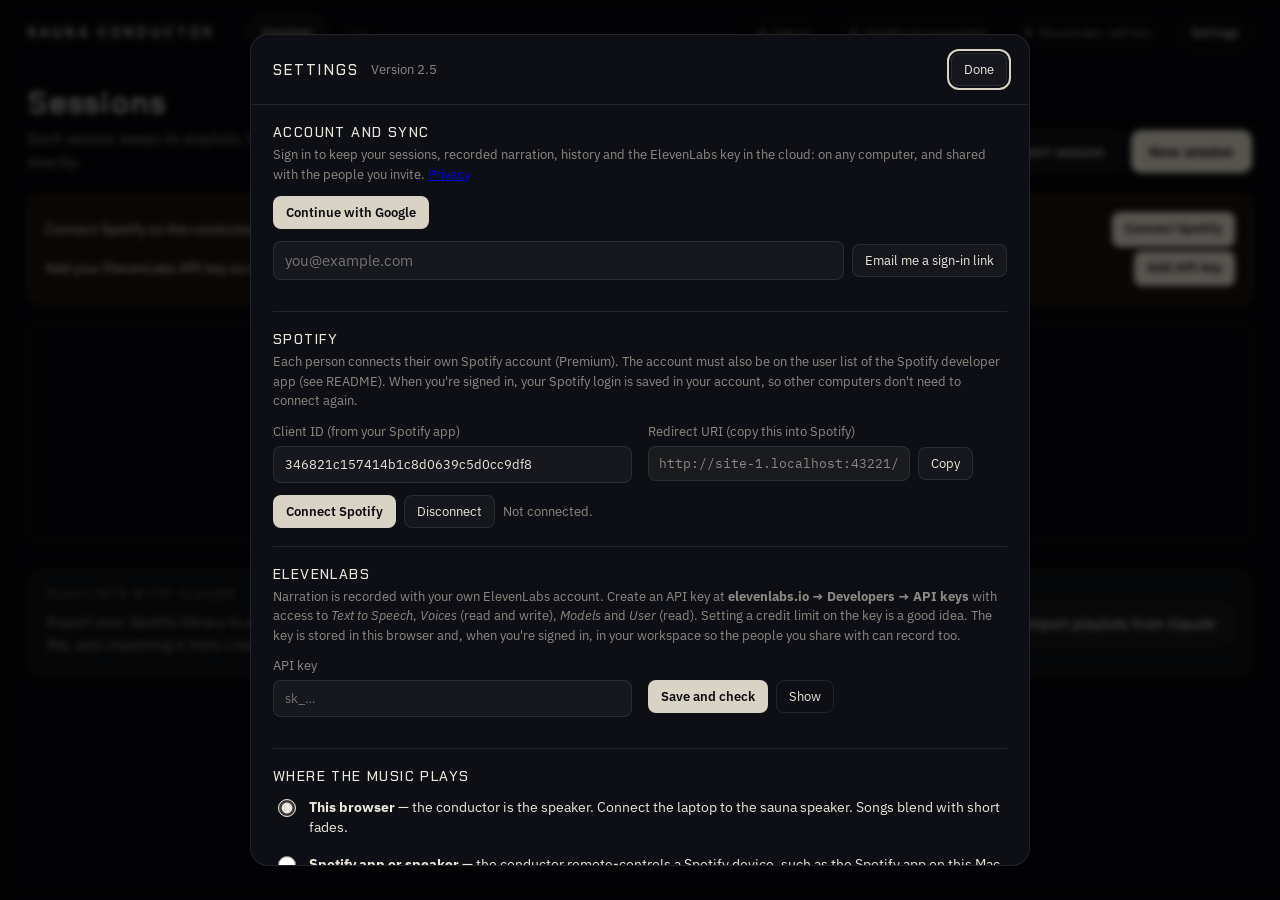
==== commit 811abd53: "Sauna Conductor 2.5: session pages, timeline messages, sharing, previews - Sessions have a name and " ====
--- a/index.html
+++ b/index.html
@@ -45,6 +45,15 @@
     </div>
   </div>
   <div class="banner warn" id="libBanner" hidden></div>
+  <div class="row lib-sort" id="libSortRow" hidden>
+    <label class="muted small" for="libSort">Sort by</label>
+    <select id="libSort">
+      <option value="changed">Recently changed</option>
+      <option value="plays">Most played</option>
+      <option value="played">Recently played</option>
+      <option value="name">Name</option>
+    </select>
+  </div>
   <div class="banner resume" id="resumeBanner" hidden></div>
   <div class="cards" id="sessionCards"></div>
 
@@ -68,6 +77,12 @@
 
 <!-- ============================================================ Editor -->
 <section class="view" id="view-editor" hidden></section>
+
+<!-- ============================================================ One session -->
+<section class="view" id="view-session" hidden></section>
+
+<!-- ============================================================ Timeline -->
+<section class="view" id="view-timeline" hidden></section>
 
 <!-- ============================================================ Live -->
 <section class="view" id="view-live" hidden>
--- a/css/app.css
+++ b/css/app.css
@@ -392,3 +392,141 @@
 .people li { display: flex; align-items: center; gap: 10px; flex-wrap: wrap; padding: 8px 10px; border: 1px solid var(--line); border-radius: 10px; }
 .people .who { flex: 1 1 auto; min-width: 0; overflow-wrap: anywhere; }
 .people .who small { color: var(--muted); margin-left: 6px; }
+
+/* ---------------------------------------------------------------- 2.5: names, notes, sorting */
+.ed-names { flex: 1; min-width: 240px; display: flex; flex-direction: column; gap: 2px; }
+.ed-lab { font-family: var(--display); text-transform: uppercase; letter-spacing: .2em; font-size: 11px; color: var(--muted); padding-left: 11px; }
+.ed-name { border-color: var(--line) !important; }
+.ed-name::placeholder { color: rgba(236,231,220,.35); }
+.ed-notes { background: transparent !important; border-color: transparent !important; color: var(--muted) !important; font-size: 14px !important; padding: 4px 11px !important; }
+.ed-notes:hover, .ed-notes:focus { border-color: var(--line) !important; color: var(--text) !important; }
+.ed-nav { display: flex; gap: 4px; flex-wrap: wrap; padding: 0; margin: -6px 0 14px; }
+.ed-nav button { padding: 6px 12px; }
+.ed-sec { scroll-margin-top: 56px; }
+.lib-sort { justify-content: flex-end; margin: -8px 0 12px; }
+.lib-sort select { min-width: 170px; padding: 6px 9px; font-size: 13px; }
+.scard-body[role=button] { cursor: pointer; border-radius: 10px; }
+.scard-body[role=button]:hover h3 { text-decoration: underline; text-underline-offset: 4px; text-decoration-color: var(--line2); }
+.scard-body .notes { color: var(--muted); font-size: 13px; margin: -4px 0 8px; font-style: italic; display: -webkit-box; -webkit-line-clamp: 2; -webkit-box-orient: vertical; overflow: hidden; }
+.meta.row { gap: 6px; }
+
+/* cool-down cards share the round card look, in the cool colour */
+.breaks-grid { display: grid; grid-template-columns: repeat(auto-fill, minmax(min(100%, 410px), 1fr)); gap: 12px; margin-top: 6px; }
+.bcard { border: 1px solid rgba(121,195,255,.28); border-radius: 12px; padding: 12px 14px 14px; background: rgba(121,195,255,.03); }
+.bcard .rhead b { color: var(--cool); }
+.bcard select { width: 100%; margin-top: 8px; font-size: 13px; padding: 7px 9px; color: var(--muted); }
+.rsongs li.past { opacity: .45; }
+.radd { display: flex; gap: 8px; align-items: center; margin-top: 8px; }
+.radd select { flex: 1; margin-top: 0 !important; min-width: 0; }
+.radd .sr-open { white-space: nowrap; padding: 7px 10px; }
+.rsongs .pvb, .sr-row .pvb { width: 26px; height: 26px; padding: 0; border-radius: 50%; font-size: 10px; color: var(--muted); background: transparent; border: 1px solid var(--line); flex: none; }
+.rsongs .pvb:hover, .sr-row .pvb:hover { color: var(--text); border-color: var(--line2); }
+.pvb.on { color: #0b0b0d !important; background: var(--text) !important; border-color: transparent !important; }
+#ed-cool > .row h2 { font-size: 15px; text-transform: uppercase; letter-spacing: .14em; margin-bottom: 4px; }
+
+/* Spotify search panel */
+.sr-panel { position: fixed; z-index: 25; top: 72px; right: 16px; width: min(440px, calc(100vw - 32px)); max-height: calc(100vh - 170px); display: flex; flex-direction: column; gap: 10px;
+  background: #12141a; border: 1px solid var(--line2); border-radius: 14px; padding: 14px; box-shadow: 0 24px 70px rgba(0,0,0,.65); }
+.sr-panel select { width: 100%; }
+.sr-list { overflow-y: auto; flex: 1; min-height: 80px; }
+.sr-row { display: flex; align-items: center; gap: 10px; padding: 7px 2px; border-top: 1px solid var(--line); }
+.sr-row:first-child { border-top: 0; }
+.sr-row img, .sr-row .ph { width: 36px; height: 36px; border-radius: 4px; object-fit: cover; flex: none; background: rgba(255,255,255,.06); }
+.sr-row .m { min-width: 0; flex: 1; }
+.sr-row .t { font-size: 13px; white-space: nowrap; overflow: hidden; text-overflow: ellipsis; }
+.sr-row .a { font-size: 12px; color: var(--muted); white-space: nowrap; overflow: hidden; text-overflow: ellipsis; }
+.sr-row .d { font-size: 12px; color: var(--muted); font-variant-numeric: tabular-nums; }
+.ib { width: 30px; height: 30px; padding: 0; border-radius: 8px; display: inline-grid; place-items: center; }
+
+/* floating preview player */
+.pv { position: fixed; z-index: 40; right: 16px; bottom: 16px; width: min(420px, calc(100vw - 32px)); display: grid; grid-template-columns: 48px minmax(0, 1fr) auto; gap: 6px 12px; align-items: center;
+  background: #12141a; border: 1px solid var(--line2); border-radius: 14px; padding: 10px 12px; box-shadow: 0 18px 50px rgba(0,0,0,.6); }
+body.editing .pv { bottom: 84px; }
+.pv img { width: 48px; height: 48px; border-radius: 6px; object-fit: cover; background: linear-gradient(135deg, rgba(255,138,61,.3), rgba(121,195,255,.2)); }
+.pv img:not([src]) { visibility: hidden; }
+.pv .m { min-width: 0; }
+.pv .t { font-weight: 600; font-size: 14px; white-space: nowrap; overflow: hidden; text-overflow: ellipsis; }
+.pv .a, .pv .note { font-size: 12px; color: var(--muted); white-space: nowrap; overflow: hidden; text-overflow: ellipsis; }
+.pv .ctl { display: flex; gap: 4px; }
+.pv .ctl .ib { width: 34px; height: 30px; font-size: 12px; }
+.pv .bar { grid-column: 1 / -1; display: flex; align-items: center; gap: 8px; }
+.pv .tm { font-size: 11px; color: var(--muted); font-variant-numeric: tabular-nums; min-width: 34px; }
+.pv .bar .tm:last-child { text-align: right; }
+.pv input[type=range] { flex: 1; }
+
+/* messages inside songs, in the editor */
+.ins-box { margin-top: 10px; padding-top: 14px; border-top: 1px solid var(--line2); }
+.ins-head { align-items: center; }
+.cue-ed.ins textarea { min-height: 54px; }
+
+/* ---------------------------------------------------------------- session page */
+.ov-top { display: flex; align-items: center; gap: 12px; flex-wrap: wrap; margin: 6px 0 14px; }
+.ov-actions { flex: 1; }
+.ov-head { margin-bottom: 18px; }
+.ov-name { font-size: 30px; letter-spacing: .05em; cursor: text; border-radius: 8px; padding: 2px 6px; margin-left: -6px; display: inline-block; }
+.ov-name:hover { background: var(--panel); }
+.ov-name-in { font-family: var(--display); font-size: 26px !important; max-width: 640px; }
+.ov-notes { color: var(--muted); margin: 6px 0 10px; cursor: text; border-radius: 6px; padding: 2px 6px; margin-left: -6px; max-width: 760px; }
+.ov-notes:hover { background: var(--panel); }
+.ov-notes.empty { font-style: italic; opacity: .7; }
+.ov-notes-in { max-width: 760px; margin: 6px 0 10px; }
+.ov-chips { gap: 6px; }
+.ov-flow { display: grid; gap: 12px; max-width: 980px; }
+.ov-phase { border: 1px solid var(--line); border-radius: 14px; padding: 12px 16px 12px; background: rgba(255,255,255,.02); }
+.ov-phase.round { border-left: 3px solid var(--heat); }
+.ov-phase.break { border-left: 3px solid var(--cool); }
+.ov-phase.closing { border-left: 3px solid var(--done); }
+.ov-phase .rhead { flex-wrap: wrap; }
+.ov-phase .rdur { font-size: 20px; margin-right: 0; }
+.ov-theme { color: var(--muted); font-style: italic; font-size: 13px; }
+.ov-cue { display: flex; gap: 10px; align-items: flex-start; padding: 6px 0 8px; }
+.ov-cue .m { min-width: 0; }
+.ov-cue .t { font-size: 13px; font-weight: 600; }
+.ov-cue .x { color: var(--muted); font-size: 13px; line-height: 1.5; margin-top: 2px; }
+.clipb { width: 26px; height: 26px; border-radius: 50%; padding: 0; font-size: 10px; flex: none; }
+.clipb.on { background: var(--text); color: #0b0b0d; }
+.ov-phase .rsongs li.ins { border-top: 0; padding: 2px 0 6px 36px; color: var(--muted); }
+.ov-phase .rsongs li.ins .at { font-family: var(--mono); font-size: 12px; color: var(--done); white-space: nowrap; }
+.ov-phase .rsongs li.ins .t { white-space: normal; color: var(--text); }
+
+/* ---------------------------------------------------------------- timeline */
+.tl-top { display: flex; align-items: center; gap: 12px; flex-wrap: wrap; margin: 6px 0 6px; }
+.tl-top h1 { font-size: 22px; }
+.tl-help { margin: 0 0 12px; }
+.tl-scroll { position: relative; overflow-x: auto; overflow-y: hidden; border: 1px solid var(--line); border-radius: 14px; background: rgba(0,0,0,.25); padding: 8px 0 12px; display: flex; }
+.tl-canvas { position: relative; height: 196px; margin: 0 20px 0 0; flex: none; }
+.tl-lanes { position: sticky; left: 0; z-index: 5; flex: none; width: 92px; height: 196px; background: linear-gradient(90deg, #0a0b0f 82%, transparent); }
+.tl-lanes span { position: absolute; left: 10px; font-family: var(--display); font-size: 10px; letter-spacing: .12em; text-transform: uppercase; color: var(--muted); }
+.tl-ruler { position: absolute; left: 0; right: 0; top: 0; height: 18px; border-bottom: 1px solid var(--line); }
+.tl-ruler span { position: absolute; top: 0; font-family: var(--mono); font-size: 10px; color: var(--muted); padding-left: 3px; border-left: 1px solid var(--line2); height: 18px; }
+.tl-lane { position: absolute; left: 0; right: 0; }
+.tl-phases { top: 24px; height: 22px; }
+.tl-music { top: 52px; height: 64px; }
+.tl-narr { top: 126px; height: 56px; }
+.tl-ph { position: absolute; top: 0; height: 22px; border-radius: 6px; font-family: var(--display); font-size: 11px; letter-spacing: .14em; text-transform: uppercase; overflow: hidden; white-space: nowrap; padding: 4px 8px; }
+.tl-ph.round { background: rgba(255,138,61,.14); color: var(--heat); }
+.tl-ph.break { background: rgba(121,195,255,.12); color: var(--cool); }
+.tl-ph.closing { background: rgba(242,200,121,.12); color: var(--done); }
+.tl-song { position: absolute; top: 0; height: 64px; border-radius: 6px; padding: 6px 7px; overflow: hidden; cursor: pointer; border: 1px solid rgba(0,0,0,.4); display: flex; flex-direction: column; gap: 2px; }
+.tl-song.round { background: linear-gradient(180deg, rgba(255,138,61,.42), rgba(255,138,61,.22)); }
+.tl-song.break { background: linear-gradient(180deg, rgba(121,195,255,.38), rgba(121,195,255,.18)); }
+.tl-song.cut { -webkit-mask-image: linear-gradient(90deg, #000 85%, transparent); mask-image: linear-gradient(90deg, #000 85%, transparent); }
+.tl-song.sel { outline: 2px solid var(--text); outline-offset: -2px; }
+.tl-song .t { font-size: 12px; font-weight: 600; white-space: nowrap; overflow: hidden; text-overflow: ellipsis; }
+.tl-song .a { font-size: 11px; color: rgba(236,231,220,.7); white-space: nowrap; overflow: hidden; text-overflow: ellipsis; }
+.tl-cue, .tl-ins { position: absolute; height: 24px; border-radius: 6px; font-size: 11px; padding: 4px 7px; overflow: hidden; white-space: nowrap; text-overflow: ellipsis; }
+.tl-cue { top: 0; background: rgba(236,231,220,.14); color: var(--text); border: 1px solid var(--line2); }
+.tl-ins { top: 28px; background: var(--done); color: #1a1408; font-weight: 600; cursor: grab; touch-action: none; border: 1px solid rgba(0,0,0,.35); min-width: 14px; }
+.tl-ins span, .tl-cue span { pointer-events: none; }
+.tl-ins.sel { box-shadow: 0 0 0 2px var(--text); }
+.tl-ins.dragging { cursor: grabbing; opacity: .85; z-index: 3; }
+.tl-ins.bad { background: var(--danger); }
+.tl-ins.todo, .tl-cue.todo { background-image: repeating-linear-gradient(135deg, transparent 0 6px, rgba(0,0,0,.18) 6px 12px); }
+.tl-cursor { position: absolute; top: 20px; bottom: 0; width: 2px; background: var(--text); pointer-events: none; }
+.tl-play { position: absolute; top: 20px; bottom: 0; width: 2px; background: var(--ok); box-shadow: 0 0 8px var(--ok); pointer-events: none; }
+.tl-insp { margin-top: 14px; max-width: 980px; }
+.tl-insp textarea { margin: 8px 0; }
+.tl-where { margin-top: 4px; }
+.tl-art { width: 44px; height: 44px; border-radius: 6px; object-fit: cover; }
+dialog.share-dlg { width: min(620px, calc(100vw - 32px)); background: var(--bg2); color: var(--text); border: 1px solid var(--line); border-radius: 18px; padding: 0; }
+dialog.share-dlg input[type=email] { flex: 1 1 260px; min-width: 0; }
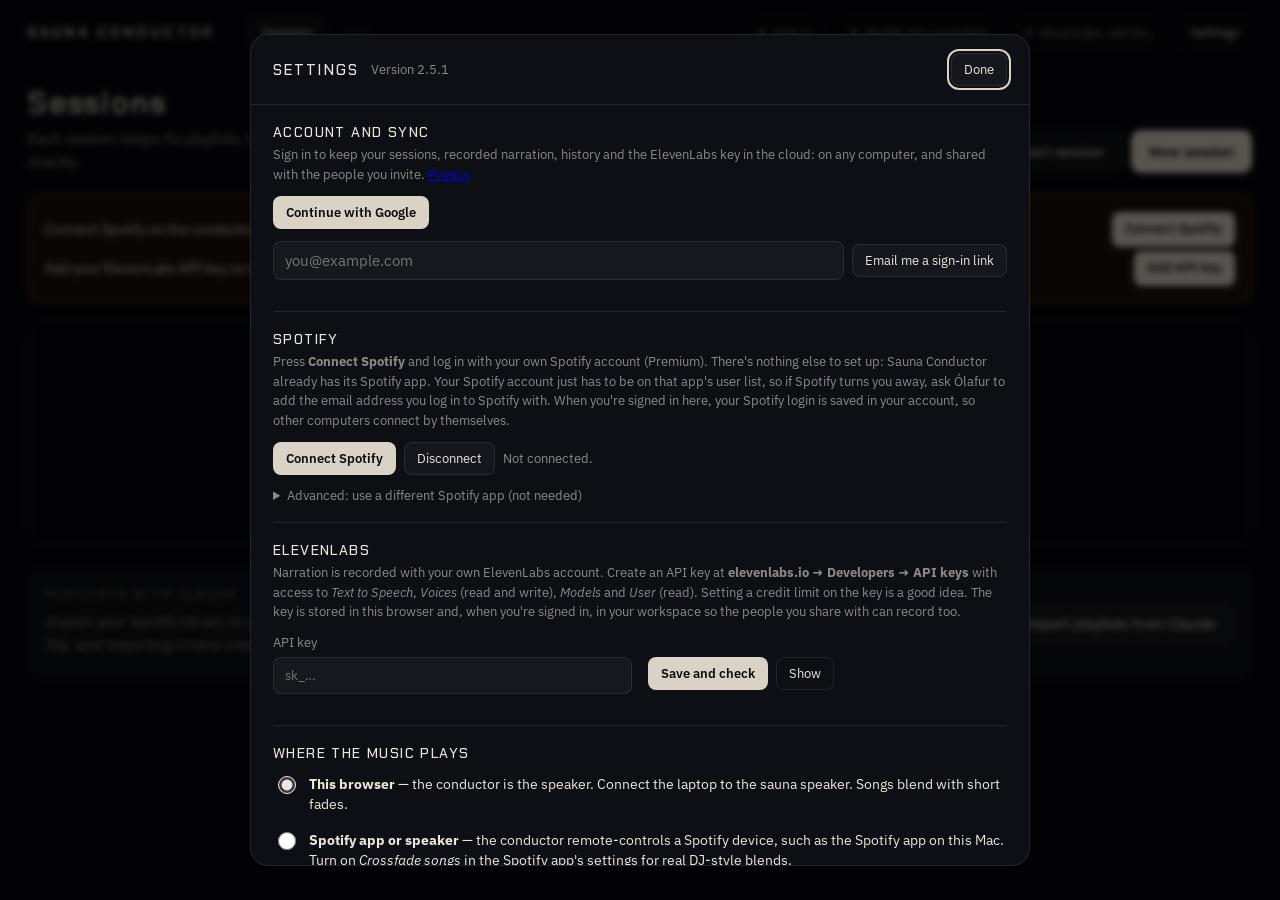
==== commit f98eb677: "Sauna Conductor 2.5.1: connecting Spotify needs no Client ID - Settings → Spotify now just says: pre" ====
--- a/index.html
+++ b/index.html
@@ -195,16 +195,20 @@
 
     <section class="set-sec" id="set-spotify">
       <h3>Spotify</h3>
-      <p class="help">Each person connects their own Spotify account (Premium). The account must also be on the user list of the Spotify developer app (see README). When you're signed in, your Spotify login is saved in your account, so other computers don't need to connect again.</p>
-      <div class="grid2">
-        <label class="f">Client ID (from your Spotify app)<input type="text" id="cfgClientId" autocomplete="off" spellcheck="false" placeholder="32-character Client ID"></label>
-        <div class="f">Redirect URI (copy this into Spotify)<div class="row"><span class="code" id="redirectUri"></span><button class="small" id="btnCopyRedirect">Copy</button></div></div>
-      </div>
+      <p class="help">Press <b>Connect Spotify</b> and log in with your own Spotify account (Premium). There's nothing else to set up: Sauna Conductor already has its Spotify app. Your Spotify account just has to be on that app's user list, so if Spotify turns you away, ask Ólafur to add the email address you log in to Spotify with. When you're signed in here, your Spotify login is saved in your account, so other computers connect by themselves.</p>
+      <div class="banner warn" id="spCustom" hidden>This browser is set to a different Spotify app than the shared one, which is why connecting may fail. <button class="small primary" id="btnSharedApp">Use the shared app</button></div>
       <div class="row mt">
         <button class="small primary" id="btnConnect">Connect Spotify</button>
         <button class="small" id="btnDisconnect">Disconnect</button>
         <span class="muted small" id="spDetail"></span>
       </div>
+      <details class="mt sp-adv" id="spAdvanced">
+        <summary class="muted small">Advanced: use a different Spotify app (not needed)</summary>
+        <div class="grid2 mt">
+          <label class="f">Client ID<input type="text" id="cfgClientId" autocomplete="off" spellcheck="false" placeholder="32-character Client ID"></label>
+          <div class="f">Redirect URI (that app needs this)<div class="row"><span class="code" id="redirectUri"></span><button class="small" id="btnCopyRedirect">Copy</button></div></div>
+        </div>
+      </details>
     </section>
 
     <section class="set-sec" id="set-eleven">
--- a/css/app.css
+++ b/css/app.css
@@ -530,3 +530,9 @@
 .tl-art { width: 44px; height: 44px; border-radius: 6px; object-fit: cover; }
 dialog.share-dlg { width: min(620px, calc(100vw - 32px)); background: var(--bg2); color: var(--text); border: 1px solid var(--line); border-radius: 18px; padding: 0; }
 dialog.share-dlg input[type=email] { flex: 1 1 260px; min-width: 0; }
+
+/* Settings → Spotify: the advanced fold for a different Spotify app */
+.sp-adv summary { cursor: pointer; width: fit-content; }
+.sp-adv[open] summary { margin-bottom: 4px; }
+#spCustom { display: flex; align-items: center; gap: 12px; flex-wrap: wrap; margin: 10px 0 0; }
+#spCustom[hidden] { display: none; }
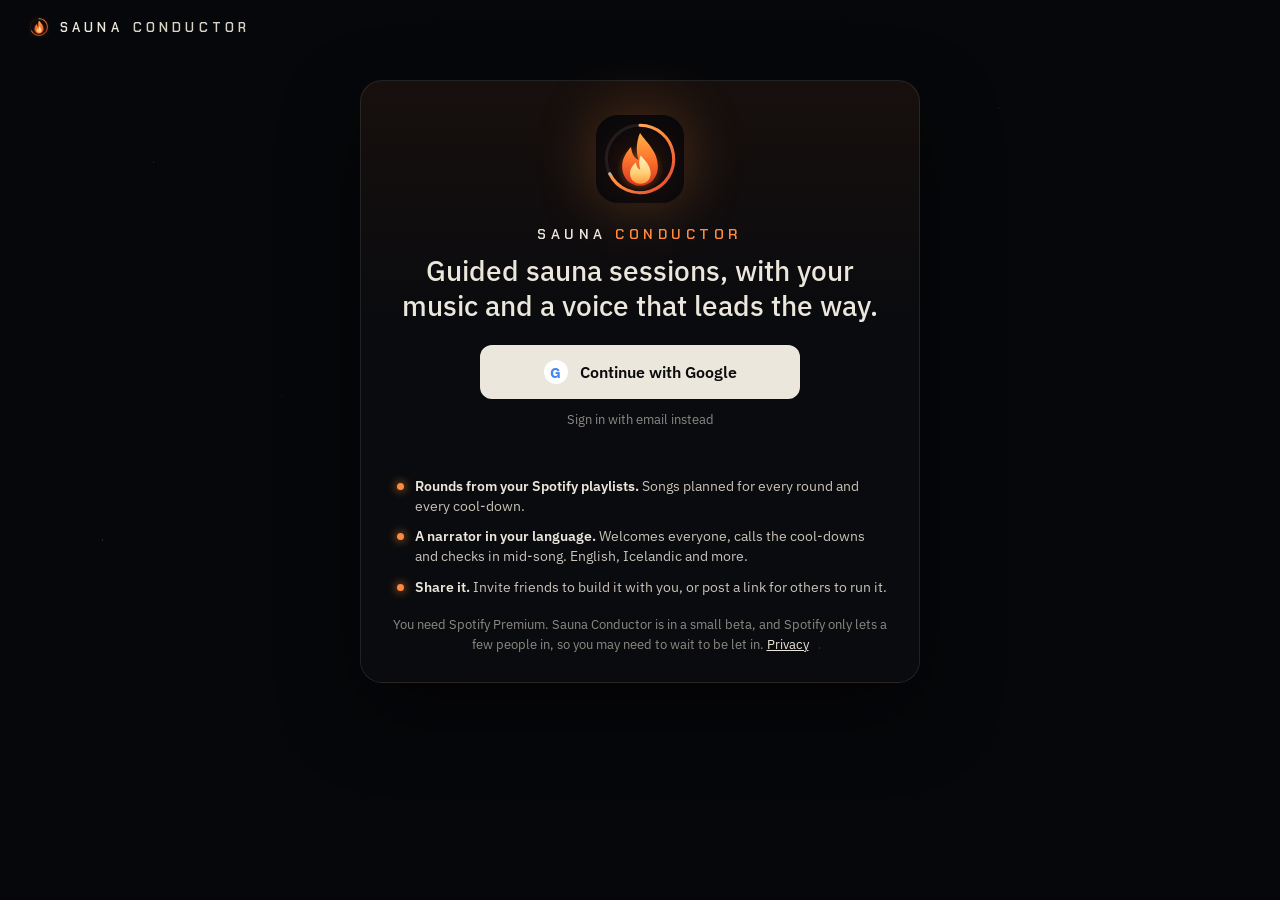
==== commit 6ebfa9ef: "Sauna Conductor 3.0: private sessions, invites with roles, share links, AI narration, installable ap" ====
--- a/index.html
+++ b/index.html
@@ -2,8 +2,27 @@
 <html lang="en">
 <head>
 <meta charset="utf-8">
-<meta name="viewport" content="width=device-width, initial-scale=1">
+<meta name="viewport" content="width=device-width, initial-scale=1, viewport-fit=cover">
 <title>Sauna Conductor</title>
+<meta name="description" content="Guided sauna sessions with your Spotify music and a narrator that leads the way: rounds, cool-downs and check-ins, in your language.">
+<meta name="theme-color" content="#06070a">
+<link rel="icon" href="favicon.ico" sizes="48x48">
+<link rel="icon" href="icons/icon.svg" type="image/svg+xml">
+<link rel="apple-touch-icon" href="icons/apple-touch-icon.png">
+<link rel="manifest" href="manifest.webmanifest">
+<meta name="apple-mobile-web-app-capable" content="yes">
+<meta name="mobile-web-app-capable" content="yes">
+<meta name="apple-mobile-web-app-status-bar-style" content="black-translucent">
+<meta name="apple-mobile-web-app-title" content="Sauna">
+<meta property="og:type" content="website">
+<meta property="og:site_name" content="Sauna Conductor">
+<meta property="og:title" content="Sauna Conductor · guided sauna sessions">
+<meta property="og:description" content="Rounds from your Spotify playlists, cool-down songs, and a narrator that welcomes everyone and checks in mid-song. Open the link to run the session.">
+<meta property="og:url" content="https://sauna.roadtalk.io/">
+<meta property="og:image" content="https://sauna.roadtalk.io/icons/og-image.png">
+<meta property="og:image:width" content="1200">
+<meta property="og:image:height" content="630">
+<meta name="twitter:card" content="summary_large_image">
 <link rel="preconnect" href="https://fonts.googleapis.com">
 <link rel="preconnect" href="https://fonts.gstatic.com" crossorigin>
 <link href="https://fonts.googleapis.com/css2?family=Chakra+Petch:wght@400;500;600&family=IBM+Plex+Mono:wght@200;300;400&family=IBM+Plex+Sans:wght@400;500;600&display=swap" rel="stylesheet">
@@ -13,15 +32,24 @@
 <div class="sky" aria-hidden="true"></div>
 
 <header class="top">
-  <div class="brand">Sauna <span>Conductor</span></div>
+  <div class="brand"><img class="brand-mark" src="icons/icon-32.png" alt="" width="22" height="22">Sauna <span>Conductor</span></div>
   <nav class="tabs" aria-label="Views">
     <button class="tab" data-view="library">Sessions</button>
     <button class="tab" data-view="live" id="tabLive" disabled>Live</button>
   </nav>
   <div class="spacer"></div>
-  <button class="pill" id="pillCloud" data-sec="set-account" hidden>Sign in</button>
+  <button class="pill warn" id="pillRequests" data-sec="set-access" hidden></button>
   <button class="pill" id="pillSpotify" data-sec="set-spotify">Spotify</button>
   <button class="pill" id="pillEleven" data-sec="set-eleven">ElevenLabs</button>
+  <div class="acct" id="acctWrap">
+    <button class="pill" id="pillCloud" hidden aria-haspopup="menu" aria-expanded="false">Sign in</button>
+    <div class="acct-menu" id="acctMenu" role="menu" hidden>
+      <div class="acct-who" id="acctMenuWho"></div>
+      <button role="menuitem" id="btnMenuSettings">Settings</button>
+      <button role="menuitem" id="btnMenuInstall" hidden>Install the app</button>
+      <button role="menuitem" id="btnSignOutTop">Sign out</button>
+    </div>
+  </div>
   <button class="ghost small" id="btnSettings">Settings</button>
 </header>
 
@@ -31,6 +59,10 @@
 <div class="banner" id="fileBanner" hidden>
   You opened <b>index.html</b> directly. Close this tab and double-click <b>Start Sauna Conductor.command</b> instead. The app only works through the launcher.
 </div>
+
+<!-- ============================================================ Front page and first-time setup -->
+<section class="view" id="view-welcome" hidden></section>
+<section class="view" id="view-onboard" hidden></section>
 
 <!-- ============================================================ Sessions -->
 <section class="view" id="view-library" hidden>
@@ -172,30 +204,22 @@
   </div>
   <div class="set-body">
     <section class="set-sec" id="set-account" hidden>
-      <h3>Account and sync</h3>
-      <div id="acctOut" hidden>
-        <p class="help">Sign in to keep your sessions, recorded narration, history and the ElevenLabs key in the cloud: on any computer, and shared with the people you invite. <a href="privacy.html" target="_blank" rel="noopener">Privacy</a></p>
-        <div class="row"><button class="small primary" id="btnGoogle">Continue with Google</button></div>
-        <div class="row mt"><input type="email" id="acctEmail" placeholder="you@example.com" autocomplete="email" spellcheck="false"><button class="small" id="btnEmailLink">Email me a sign-in link</button></div>
-        <p class="muted small mt" id="acctMsg"></p>
-      </div>
-      <div id="acctIn" hidden>
-        <div class="row"><span>Signed in as <b id="acctWho"></b></span><span class="chip" id="acctStatus"></span></div>
-        <div class="grid2 mt">
-          <label class="f">Workspace<select id="acctWs"></select></label>
-          <label class="f">Workspace name<input type="text" id="acctWsName" maxlength="40" spellcheck="false"></label>
-        </div>
-        <div class="label mt">Shared with</div>
-        <ul class="people" id="acctPeople"></ul>
-        <div class="row mt"><input type="email" id="inviteEmail" placeholder="their Gmail address" autocomplete="off" spellcheck="false"><button class="small" id="btnInvite">Invite</button></div>
-        <p class="help mt">They open this page, sign in with that email address, and see everything in the workspace: sessions, recordings, history and the ElevenLabs key. Everyone connects their own Spotify.</p>
-        <div class="row"><button class="small" id="btnSyncNow">Sync now</button><button class="small ghost" id="btnSignOut">Sign out</button><span class="muted small" id="acctLast"></span></div>
-      </div>
+      <h3>Account</h3>
+      <div class="row"><span>Signed in as <b id="acctWho"></b></span><span class="chip" id="acctStatus"></span></div>
+      <p class="help mt">Your sessions are private to you and kept in the cloud, so they're on every device you sign in on. To work on one with others, open it and press <b>Invite</b> or <b>Share link</b>. <a href="privacy.html" target="_blank" rel="noopener">Privacy</a></p>
+      <div class="row"><button class="small" id="btnSyncNow">Sync now</button><button class="small ghost" id="btnSignOut">Sign out</button><span class="muted small" id="acctLast"></span></div>
+      <div class="row mt" id="installRow"></div>
+    </section>
+
+    <section class="set-sec" id="set-access" hidden>
+      <h3>Spotify access</h3>
+      <p class="help">While the Spotify app is in development mode, Spotify lets in only the people on its user list, 5 at most. People Spotify turned away ask here. Add them at <a href="https://developer.spotify.com/dashboard/346821c157414b1c8d0639c5d0cc9df8/users" target="_blank" rel="noopener">developer.spotify.com → Thora sauna conductor → User Management</a> with their Spotify email, then mark them as added: they see it and can connect.</p>
+      <ul class="people" id="accessList"></ul>
     </section>
 
     <section class="set-sec" id="set-spotify">
       <h3>Spotify</h3>
-      <p class="help">Press <b>Connect Spotify</b> and log in with your own Spotify account (Premium). There's nothing else to set up: Sauna Conductor already has its Spotify app. Your Spotify account just has to be on that app's user list, so if Spotify turns you away, ask Ólafur to add the email address you log in to Spotify with. When you're signed in here, your Spotify login is saved in your account, so other computers connect by themselves.</p>
+      <p class="help">Press <b>Connect Spotify</b> and log in with your own Spotify account (Premium). There's nothing else to set up: Sauna Conductor already has its Spotify app. While Sauna Conductor is in beta, Spotify only lets in the people on its guest list: if Spotify turns you away, you'll be asked for the email you use for Spotify so you can be added. Your Spotify login is saved in your account, so your other devices connect by themselves.</p>
       <div class="banner warn" id="spCustom" hidden>This browser is set to a different Spotify app than the shared one, which is why connecting may fail. <button class="small primary" id="btnSharedApp">Use the shared app</button></div>
       <div class="row mt">
         <button class="small primary" id="btnConnect">Connect Spotify</button>
@@ -209,6 +233,12 @@
           <div class="f">Redirect URI (that app needs this)<div class="row"><span class="code" id="redirectUri"></span><button class="small" id="btnCopyRedirect">Copy</button></div></div>
         </div>
       </details>
+    </section>
+
+    <section class="set-sec" id="set-eleven-server" hidden>
+      <h3>Narration (ElevenLabs)</h3>
+      <p class="help">Everyone records narration through the app's server, with your ElevenLabs account. The key stays on the server (Supabase → Edge Functions → Secrets, or the app_secrets table); no browser ever sees it. Each person can record up to 25,000 characters a day; you have no limit. Your own and cloned voices are only for you.</p>
+      <p class="muted small" id="elServerDetail"></p>
     </section>
 
     <section class="set-sec" id="set-eleven">
@@ -248,6 +278,8 @@
 
 <script>
   if (location.protocol === 'file:') document.getElementById('fileBanner').hidden = false;
+  // Signed-out visitors land on the front page: hide the app until it knows (avoids a flash of the app).
+  try { if (!localStorage.getItem('sc.sb-auth') && location.protocol !== 'file:') document.body.classList.add('booting'); } catch (e) { /* ignore */ }
 </script>
 <script type="module" src="js/main.js"></script>
 </body>
--- a/css/app.css
+++ b/css/app.css
@@ -536,3 +536,106 @@
 .sp-adv[open] summary { margin-bottom: 4px; }
 #spCustom { display: flex; align-items: center; gap: 12px; flex-wrap: wrap; margin: 10px 0 0; }
 #spCustom[hidden] { display: none; }
+
+/* ================================================================ version 3 */
+/* ---- start-up: signed-out visitors see only the front page */
+body.booting header.top, body.booting .view, body.booting .banner { visibility: hidden; }
+body.gate header.top .tabs, body.gate header.top .pill, body.gate #btnSettings, body.gate .acct { display: none !important; }
+body.gate header.top { justify-content: center; }
+.brand { display: inline-flex; align-items: center; gap: 10px; }
+.brand-mark { border-radius: 6px; flex: none; }
+
+/* ---- front page and onboarding */
+.gate-wrap { display: grid; place-items: start center; padding: 2vh 16px 64px; }
+.gate-card { width: min(560px, 100%); background: linear-gradient(180deg, rgba(255,138,61,.07), rgba(255,255,255,.02) 40%); border: 1px solid var(--line); border-radius: 22px; padding: 34px 32px 28px; text-align: center; box-shadow: 0 30px 80px rgba(0,0,0,.45); }
+.gate-logo { width: 88px; height: 88px; border-radius: 22px; box-shadow: 0 0 60px rgba(255,138,61,.28); }
+.gate-brand { font-family: var(--display); font-weight: 600; letter-spacing: .32em; text-transform: uppercase; font-size: 14px; margin: 18px 0 6px; }
+.gate-brand span { color: var(--heat); }
+.gate-title { font-family: var(--sans); font-weight: 500; font-size: clamp(22px, 4.6vw, 28px); line-height: 1.25; letter-spacing: 0; margin: 10px auto 22px; max-width: 30ch; }
+.gate-actions { display: grid; gap: 12px; justify-items: center; }
+button.big { padding: 14px 22px; font-size: 16px; border-radius: 12px; min-width: min(320px, 100%); }
+.gate-google { display: inline-flex; align-items: center; justify-content: center; gap: 12px; --accent: var(--text); }
+.gate-google .g { display: inline-grid; place-items: center; width: 24px; height: 24px; border-radius: 50%; background: #fff; color: #4285f4; font-weight: 700; font-family: var(--sans); font-size: 15px; }
+.gate-email { width: min(420px, 100%); text-align: left; }
+.gate-email summary { cursor: pointer; color: var(--muted); font-size: 13px; text-align: center; list-style: none; }
+.gate-email summary::-webkit-details-marker { display: none; }
+.gate-email[open] summary { margin-bottom: 10px; }
+.gate-email .row input { flex: 1 1 200px; min-width: 0; }
+.gate-msg { min-height: 1.2em; margin: 10px 0 0; }
+.gate-points { list-style: none; padding: 0; margin: 22px 0 8px; display: grid; gap: 10px; text-align: left; font-size: 14px; color: #c9c3b8; }
+.gate-points li { padding-left: 22px; position: relative; line-height: 1.45; }
+.gate-points li::before { content: ""; position: absolute; left: 4px; top: 7px; width: 7px; height: 7px; border-radius: 50%; background: var(--heat); box-shadow: 0 0 10px var(--heat); }
+.gate-points b { color: var(--text); font-weight: 600; }
+.gate-fine { margin: 18px 0 0; line-height: 1.5; }
+.gate-fine a { color: var(--text); }
+.gate-link { text-align: left; border: 1px solid rgba(255,138,61,.35); background: rgba(255,138,61,.07); border-radius: 14px; padding: 14px 16px; margin: 0 0 20px; display: grid; gap: 4px; }
+.gate-link-name { font-family: var(--display); font-size: 20px; letter-spacing: .02em; }
+.gate-inapp { text-align: left; margin: 0 0 18px; }
+.gate-card .install-btn { margin-top: 18px; }
+.onb { text-align: left; }
+.onb h1 { font-family: var(--sans); font-weight: 500; letter-spacing: 0; font-size: clamp(22px, 4.8vw, 28px); margin: 6px 0 10px; }
+.onb-lead { font-size: 16px; color: #d6d0c4; margin: 0 0 18px; }
+.onb .big { margin: 6px 0 14px; }
+.onb .f { margin-top: 10px; }
+.onb-steps { list-style: none; display: flex; gap: 6px; padding: 0; margin: 0 0 20px; flex-wrap: wrap; counter-reset: st; }
+.onb-steps li { counter-increment: st; font-size: 12px; color: var(--muted); border: 1px solid var(--line); border-radius: 999px; padding: 4px 11px 4px 6px; display: inline-flex; align-items: center; gap: 7px; }
+.onb-steps li::before { content: counter(st); display: inline-grid; place-items: center; width: 18px; height: 18px; border-radius: 50%; background: var(--panel2); font-size: 11px; }
+.onb-steps li.done { color: var(--ok); border-color: rgba(111,227,161,.3); }
+.onb-steps li.done::before { content: "✓"; background: rgba(111,227,161,.15); }
+.onb-steps li.on { color: var(--text); border-color: rgba(255,138,61,.5); }
+.onb-steps li.on::before { background: var(--heat); color: #0b0b0d; }
+a.btn { display: inline-flex; align-items: center; justify-content: center; font: inherit; font-size: 13px; color: var(--text); background: var(--panel); border: 1px solid var(--line); border-radius: 8px; padding: 7px 12px; text-decoration: none; }
+a.btn.primary { background: var(--heat); color: #0b0b0d; border-color: transparent; font-weight: 600; }
+
+/* ---- account menu */
+.acct { position: relative; }
+.acct-pill { max-width: 22vw; }
+.pill.sync::before { background: var(--cool); }
+.acct-menu { position: absolute; right: 0; top: calc(100% + 8px); z-index: 30; min-width: 240px; background: var(--bg2); border: 1px solid var(--line2); border-radius: 14px; padding: 6px; box-shadow: 0 18px 50px rgba(0,0,0,.5); display: grid; }
+.acct-menu button { text-align: left; background: transparent; border: 0; border-radius: 8px; padding: 10px 12px; font-size: 14px; }
+.acct-menu button:hover { background: var(--panel2); }
+.acct-who { padding: 10px 12px 10px; border-bottom: 1px solid var(--line); margin-bottom: 4px; display: grid; gap: 2px; }
+.acct-who small { color: var(--muted); font-size: 12px; overflow-wrap: anywhere; }
+.acct-who .st { font-size: 11px; }
+#btnSignOutTop { color: var(--danger); }
+
+/* ---- sharing */
+.chip.shared { color: var(--heat); border-color: rgba(255,138,61,.4); background: rgba(255,138,61,.08); }
+.invite-row input[type=email] { flex: 1 1 220px; min-width: 0; }
+.invite-row select, .people select { min-width: 0; width: auto; font-size: 13px; padding: 6px 8px; }
+.link-field { flex: 1 1 260px; min-width: 0; font-family: var(--mono); font-size: 12px; }
+.people li.req .who small { display: block; margin: 2px 0 0; }
+.people li.req .note { font-style: italic; }
+
+/* ---- install */
+.install-btn { display: inline-flex; align-items: center; gap: 10px; }
+.install-btn img { border-radius: 4px; }
+dialog.ios-install { width: min(420px, calc(100vw - 32px)); background: var(--bg2); color: var(--text); border: 1px solid var(--line); border-radius: 18px; padding: 24px; text-align: left; }
+dialog.ios-install img { border-radius: 14px; }
+dialog.ios-install h2 { font-family: var(--sans); letter-spacing: 0; font-size: 20px; margin: 12px 0 6px; }
+dialog.ios-install ol { padding-left: 20px; line-height: 1.6; }
+.ios-share { display: inline-grid; place-items: center; width: 22px; height: 22px; border: 1px solid var(--line2); border-radius: 6px; font-size: 12px; }
+
+/* ---- editor: language, host, AI writer */
+.ed-meta { display: grid; grid-template-columns: minmax(180px, 260px) minmax(160px, 240px); gap: 10px 14px; margin-top: 8px; }
+.ed-meta select { width: 100%; min-width: 0; }
+.ai-box { border: 1px solid rgba(255,138,61,.3); background: linear-gradient(180deg, rgba(255,138,61,.07), rgba(255,138,61,.02)); border-radius: 14px; padding: 14px 16px; margin: 0 0 18px; display: grid; gap: 10px; }
+.ai-head b { color: var(--heat); font-weight: 600; }
+.ai-box textarea { min-height: 96px; }
+.ai-status { flex: 1 1 260px; }
+.label.vrec { margin: 12px 0 4px; }
+
+@media (max-width: 640px) {
+  header.top { padding: 12px 16px; gap: 8px; flex-wrap: wrap; }
+  .brand { letter-spacing: .22em; font-size: 12px; }
+  .tabs { margin-left: 0; }
+  #pillEleven { display: none; }
+  .gate-card { padding: 26px 18px 22px; border-radius: 18px; }
+  .ed-meta { grid-template-columns: 1fr; }
+  .acct-pill { max-width: 40vw; }
+}
+@supports (padding: max(0px)) {
+  header.top { padding-top: max(16px, env(safe-area-inset-top)); }
+}
+header.top { z-index: 20; }          /* the account menu opens over the page */
+.set-sec a, .help a { color: var(--heat); text-underline-offset: 2px; }
